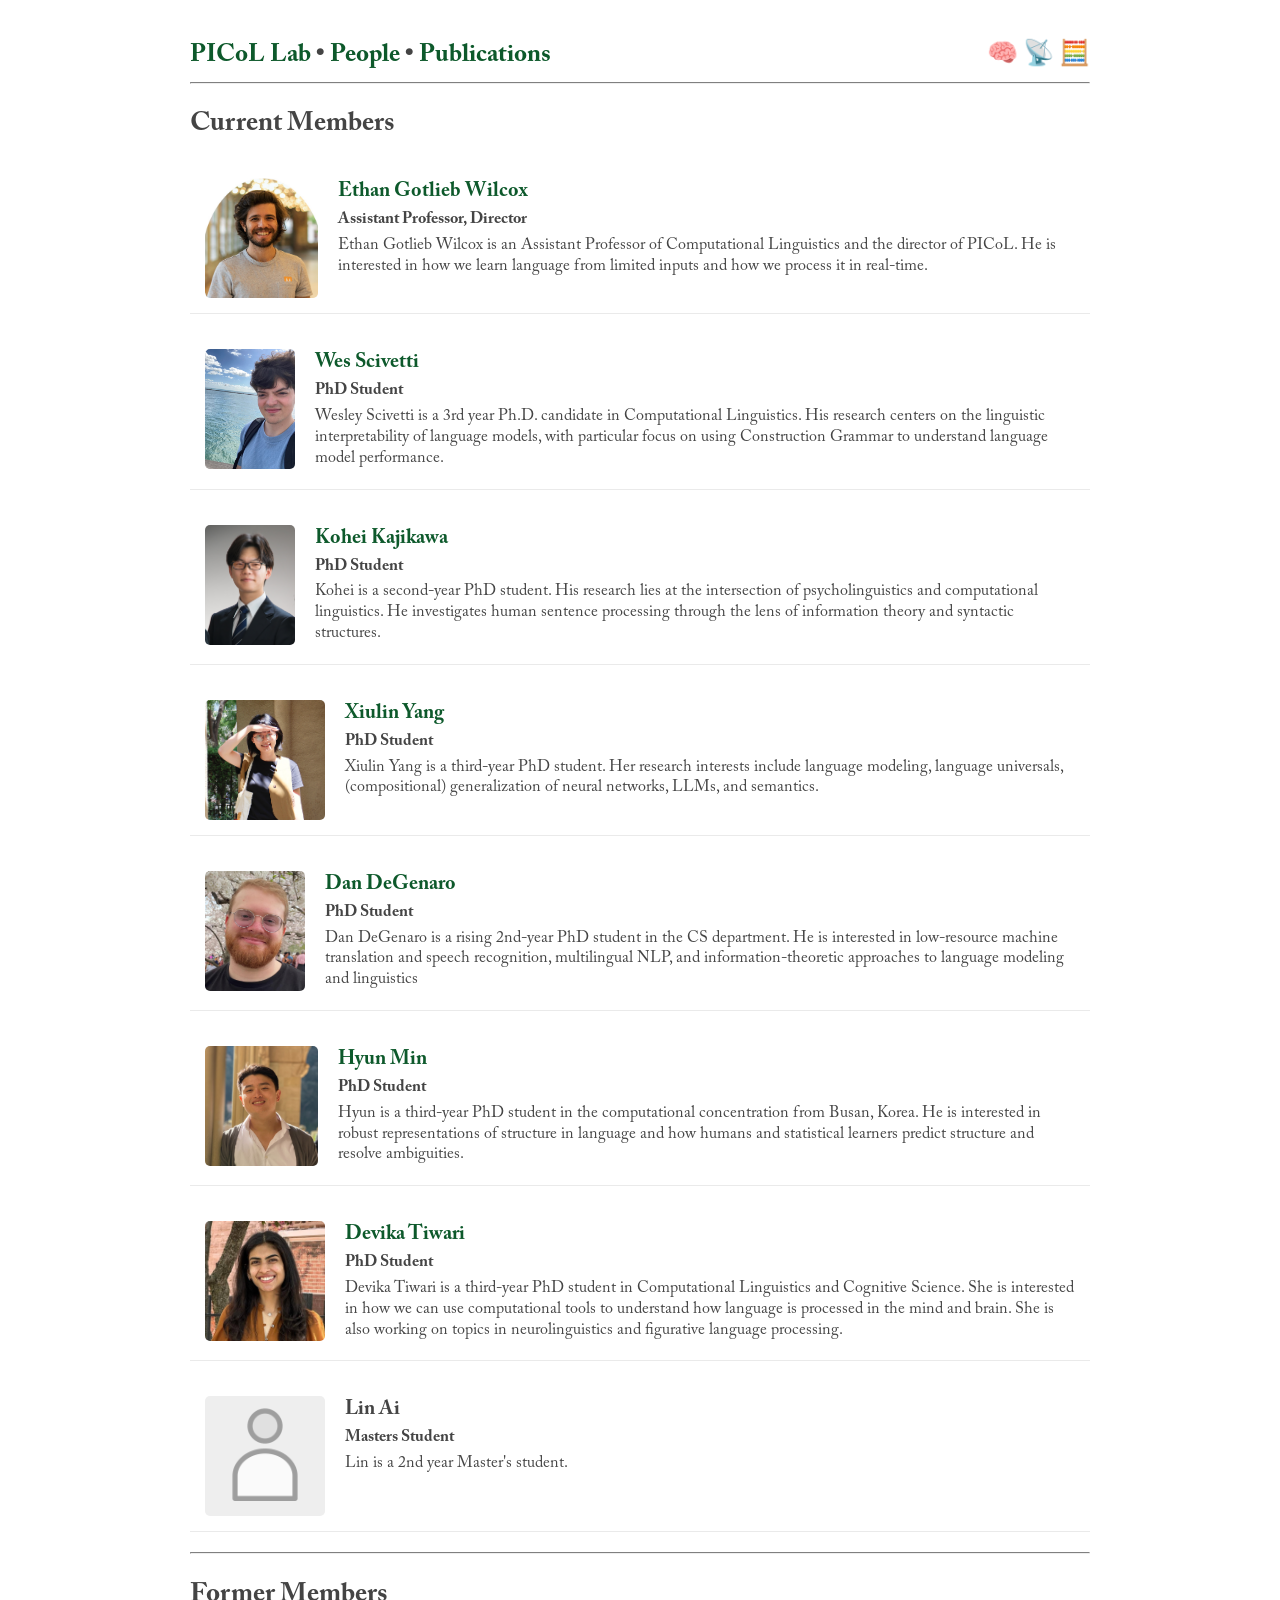
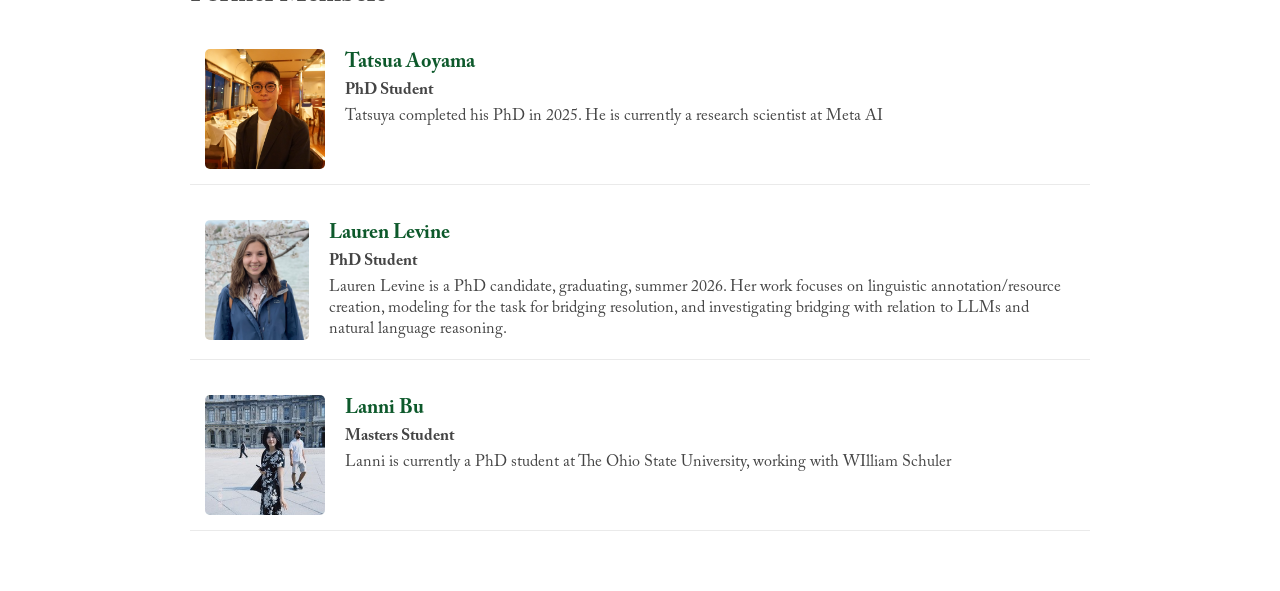
==== people.html @ f28a6c2e "website redux" ====
<!DOCTYPE html>
<html>
<head>
  <meta charset="utf-8">
  <link rel="stylesheet" href="stylesheet.css">
  <title>PICoL Lab</title>
</head>
<body>

<div id="navbar" style="font-size: 25px; display: flex; justify-content: space-between;"> <span> <b>
  <a href="index.html"> PICoL Lab </a> • 
  <a href="people.html"> People </a> • 
  <a href="publications.html"> Publications</a> </span> <span> 🧠&nbsp;📡&nbsp;🧮 </span> </b>
</div>
<hr>
<h2>Current Members</h2>
<div class='people-container'>

            <div class="person-card">
              <img src="./assets/images/lab_members/ethan.jpg" alt="Ethan Gotlieb Wilcox" class="person-img">
              <div class="person-info">
                <h3><a href="https://wilcoxeg.github.io">Ethan Gotlieb Wilcox</a></h3>
                <p><b>Assistant Professor, Director</b></p>
                <p>Ethan Gotlieb Wilcox is an Assistant Professor of Computational Linguistics and the director of PICoL. He is interested in how we learn language from limited inputs and how we process it in real-time.</p>
              </div>
            </div>
            
            <div class="person-card">
              <img src="./assets/images/lab_members/wes.jpg" alt="Wes Scivetti" class="person-img">
              <div class="person-info">
                <h3><a href="https://wesscivetti.github.io/">Wes Scivetti</a></h3>
                <p><b>PhD Student</b></p>
                <p>Wesley Scivetti is a 3rd year Ph.D. candidate in Computational Linguistics. His research centers on the linguistic interpretability of language models, with particular focus on using Construction Grammar to understand language model performance.</p>
              </div>
            </div>
            
            <div class="person-card">
              <img src="./assets/images/lab_members/kohei.jpg" alt="Kohei Kajikawa" class="person-img">
              <div class="person-info">
                <h3><a href="https://kohei-kaji.github.io/">Kohei Kajikawa</a></h3>
                <p><b>PhD Student</b></p>
                <p>Kohei is a second-year PhD student. His research lies at the intersection of psycholinguistics and computational linguistics. He investigates human sentence processing through the lens of information theory and syntactic structures.

</p>
              </div>
            </div>
            
            <div class="person-card">
              <img src="./assets/images/lab_members/xiulin.png" alt="Xiulin Yang" class="person-img">
              <div class="person-info">
                <h3><a href="https://xiulinyang.github.io/">Xiulin Yang</a></h3>
                <p><b>PhD Student</b></p>
                <p>Xiulin Yang is a third-year PhD student. Her research interests include language modeling, language universals, (compositional) generalization of neural networks, LLMs, and semantics.
</p>
              </div>
            </div>
            
            <div class="person-card">
              <img src="./assets/images/lab_members/dan.jpg" alt="Dan DeGenaro" class="person-img">
              <div class="person-info">
                <h3><a href="https://ddegenaro.github.io/">Dan DeGenaro</a></h3>
                <p><b>PhD Student</b></p>
                <p>Dan DeGenaro is a rising 2nd-year PhD student in the CS department. He is interested in low-resource machine translation and speech recognition, multilingual NLP, and information-theoretic approaches to language modeling and linguistics</p>
              </div>
            </div>
            
            <div class="person-card">
              <img src="./assets/images/lab_members/hyun.jpg" alt="Hyun Min" class="person-img">
              <div class="person-info">
                <h3><a href="https://aatlantise.science/">Hyun Min</a></h3>
                <p><b>PhD Student</b></p>
                <p>Hyun is a third-year PhD student in the computational concentration from Busan, Korea. He is interested in robust representations of structure in language and how humans and statistical learners predict structure and resolve ambiguities.

</p>
              </div>
            </div>
            
            <div class="person-card">
              <img src="./assets/images/lab_members/devika.jpg" alt="Devika Tiwari" class="person-img">
              <div class="person-info">
                <h3><a href="https://sites.google.com/georgetown.edu/devikatiwari/home">Devika Tiwari</a></h3>
                <p><b>PhD Student</b></p>
                <p>Devika Tiwari is a third-year PhD student in Computational Linguistics and Cognitive Science. She is interested in how we can use computational tools to understand how language is processed in the mind and brain. She is also working on topics in neurolinguistics and figurative language processing.

</p>
              </div>
            </div>
            
            <div class="person-card">
              <img src="./assets/images/lab_members/placeholder.png" alt="Lin Ai" class="person-img">
              <div class="person-info">
                <h3>Lin Ai</h3>
                <p><b>Masters Student</b></p>
                <p>Lin is a 2nd year Master's student.</p>
              </div>
            </div>
            </div>
<hr>
<h2>Former Members</h2>
<div class='people-container'>

            <div class="person-card">
              <img src="./assets/images/lab_members/tatsuya.jpg" alt="Tatsua Aoyama" class="person-img">
              <div class="person-info">
                <h3><a href="https://t-aoyam.github.io/">Tatsua Aoyama</a></h3>
                <p><b>PhD Student</b></p>
                <p>Tatsuya completed his PhD in 2025. He is currently a research scientist at Meta AI</p>
              </div>
            </div>
            
            <div class="person-card">
              <img src="./assets/images/lab_members/lauren.jpg" alt="Lauren Levine" class="person-img">
              <div class="person-info">
                <h3><a href="https://lauren-lizzy-levine.github.io/">Lauren Levine</a></h3>
                <p><b>PhD Student</b></p>
                <p>Lauren Levine is a PhD candidate, graduating, summer 2026. Her work focuses on linguistic annotation/resource creation, modeling for the task for bridging resolution, and investigating bridging with relation to LLMs and natural language reasoning.

</p>
              </div>
            </div>
            
            <div class="person-card">
              <img src="./assets/images/lab_members/lanni.jpg" alt="Lanni Bu" class="person-img">
              <div class="person-info">
                <h3><a href="https://lanni-ni.github.io/">Lanni Bu</a></h3>
                <p><b>Masters Student</b></p>
                <p>Lanni is currently a PhD student at The Ohio State University, working with WIlliam Schuler</p>
              </div>
            </div>
            </div>

</body>
</html>
---- stylesheet.css ----
body {
  margin: 0 auto;
  width: 900px;
  padding: 40px;
  font-family: Caslon, sans-serif;
  line-height: 1.3;
  font-size: 18px;
  color: #444444;
}

@font-face {
  font-family: Caslon;
  src: url(assets/fonts/ACaslonPro-Regular.otf);
  font-weight: normal;
  font-style: normal;
}

@font-face {
  font-family: Caslon;
  src: url(assets/fonts/ACaslonPro-Bold.otf);
  font-weight: bold;
  font-style: normal;
}

@font-face {
  font-family: Caslon;
  src: url(assets/fonts/ACaslonPro-Italic.otf);
  font-weight: normal;
  font-style: italic;
}

a:link, a:visited {
  color: #0d592b; 
  text-decoration: none;
}

a:hover {
  color: #a83a32;
}

#navbar {
  font-size: 20px;
}

.row::after {
  content: "";
  clear: both;
  display: table;
}

hr {
  border-top: 1px solid gray;
}

.update-bullet {
  border-radius: 5px;
  padding: 10px;
  margin-bottom: 0px;
}

.updates-box {
  background-color: #f4f4f4;
  padding: 15px;
  border-radius: 8px;
  /* Make the box scrollable and cap the height */
  max-height: 800px; 
  overflow-y: auto;
  overflow-x: hidden;
}

/* Custom scrollbar styling for a cleaner look */
.updates-box::-webkit-scrollbar {
  width: 8px;
}
.updates-box::-webkit-scrollbar-thumb {
  background: #cccccc; 
  border-radius: 4px;
}

/* New wrapper to shrink posts and fix Bluesky cutoff */
.embed-wrapper {
  width: 100%;
  max-width: 100%;
  zoom: 0.85; /* Scales down the post size and layout space */
}

.embed-wrapper blockquote, 
.embed-wrapper iframe {
  max-width: 100% !important;
  margin: 0 auto !important;
}

.tag {
  display: inline-block;
  padding: 0.1em 0.5em;
  margin: 0em;
  font-size: 0.7em;
  font-weight: 300;
  border-radius: 0.5em;
  background-color: #f0f0f0;
}

.journal { border: 0px solid #1f3024; color: #1f3024;}
.preprint { border: 0px solid #4a2c11; color:  #4a2c11;}
.proceedings { border: 0px solid #a83a32; color: #a83a32;}
.chapter { border: 0px solid #6b7a3a; color: #6b7a3a;}

/* Classes for the People Page */
.person-card {
  display: flex;
  align-items: flex-start;
  margin-bottom: 20px;
  padding: 15px;
  border-bottom: 1px solid #eaeaea;
}

.person-img {
  width: 120px;
  height: 120px;
  object-fit: cover;
  border-radius: 5px;
  margin-right: 20px;
  background-color: #eeeeee;
}

.person-info h3 {
  margin: 0 0 5px 0;
  font-size: 20px;
}

.person-info p {
  margin: 5px 0;
  font-size: 16px;
}
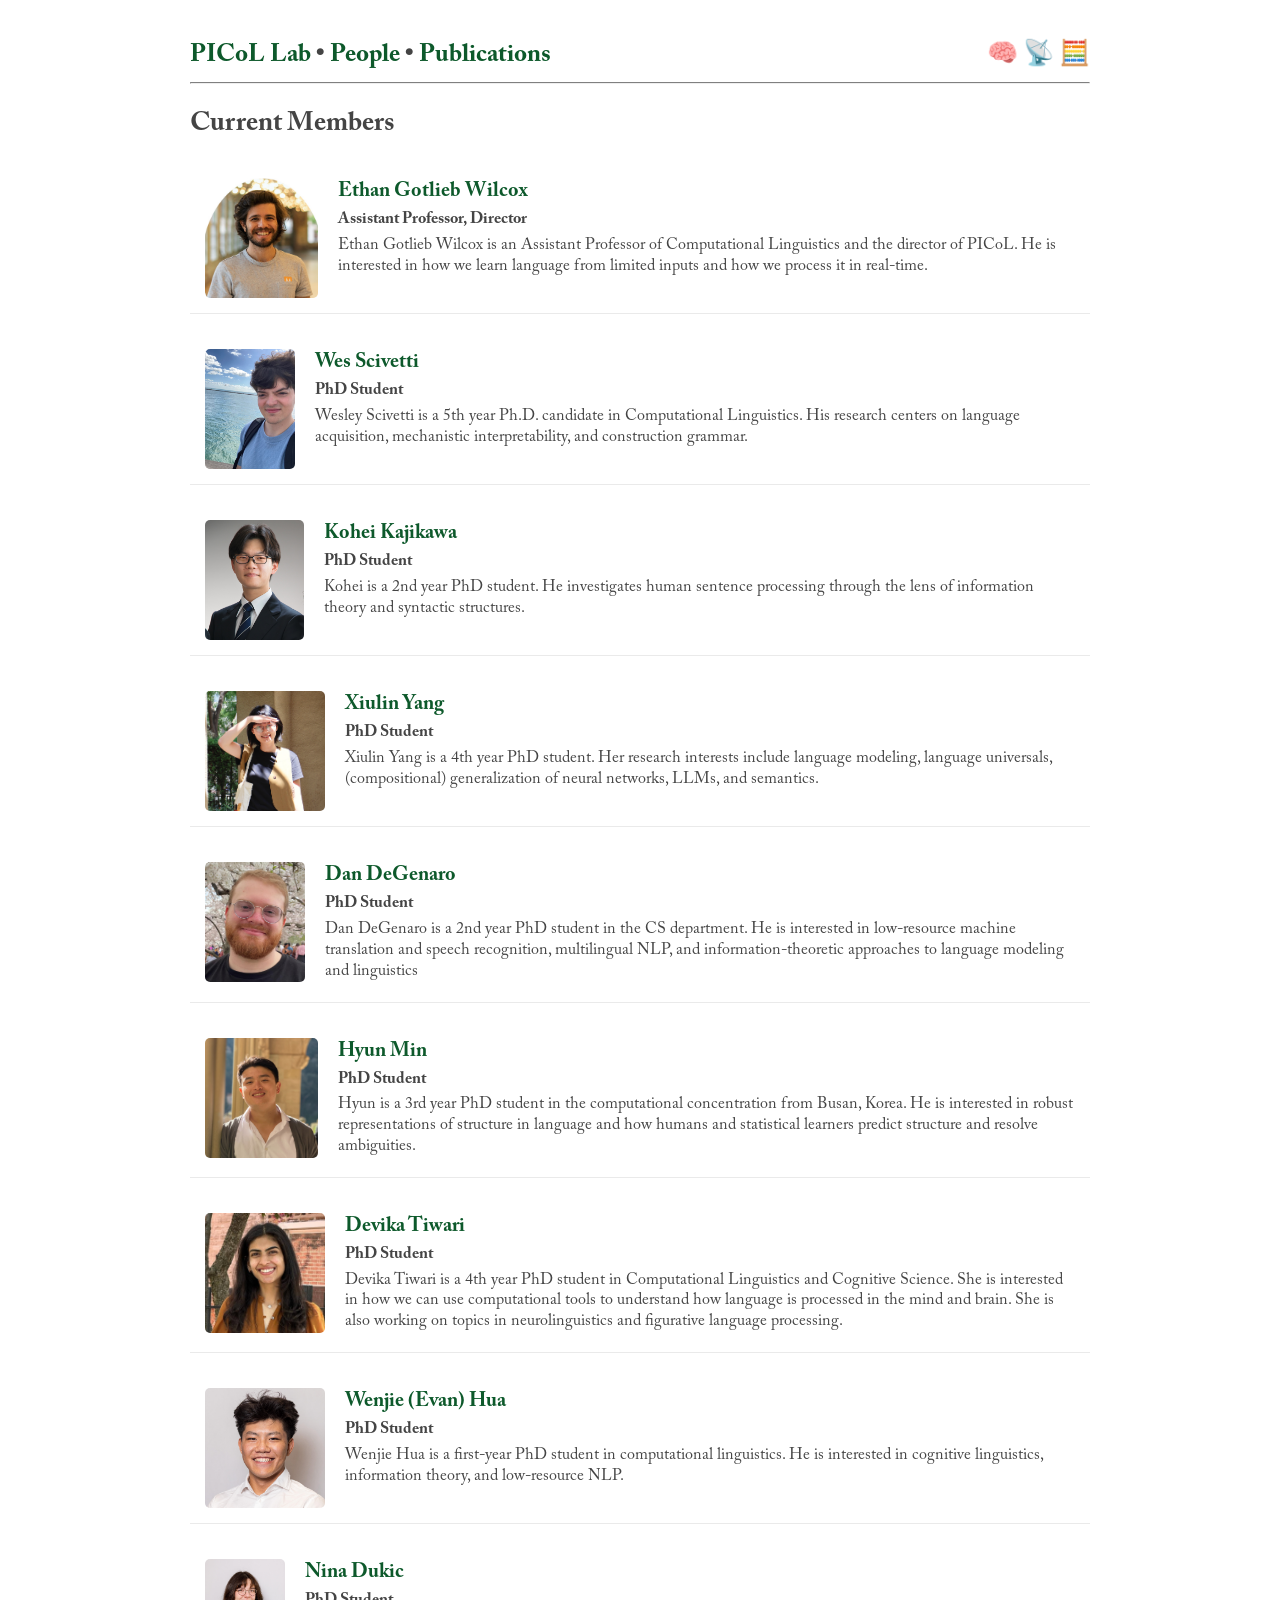
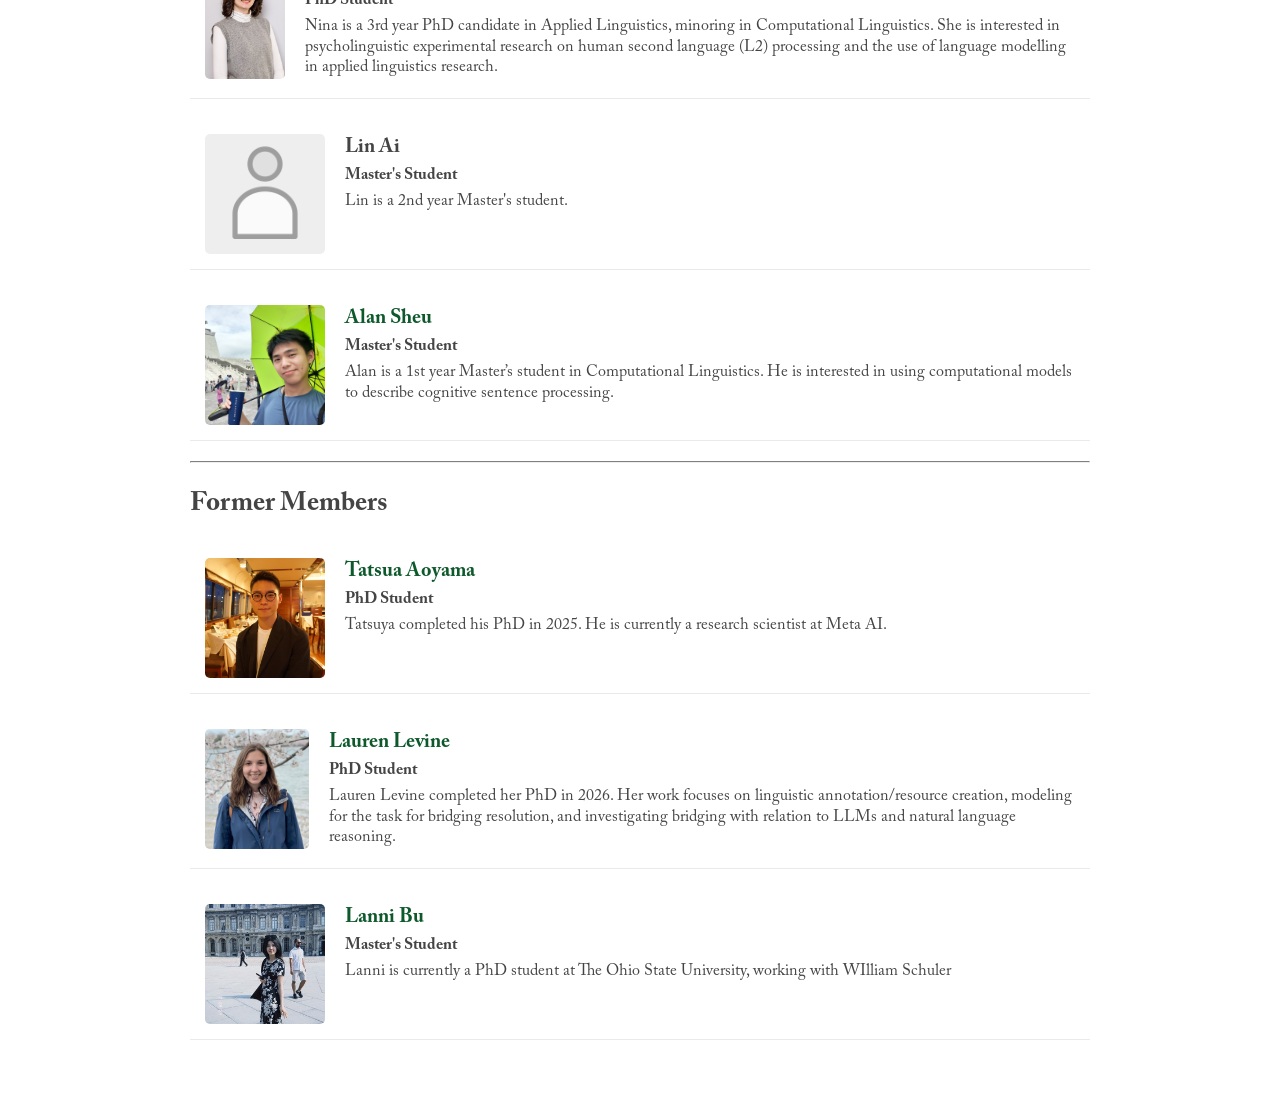
==== commit 3830822f: "Update members" ====
--- a/people.html
+++ b/people.html
@@ -30,7 +30,7 @@
               <div class="person-info">
                 <h3><a href="https://wesscivetti.github.io/">Wes Scivetti</a></h3>
                 <p><b>PhD Student</b></p>
-                <p>Wesley Scivetti is a 3rd year Ph.D. candidate in Computational Linguistics. His research centers on the linguistic interpretability of language models, with particular focus on using Construction Grammar to understand language model performance.</p>
+                <p>Wesley Scivetti is a 5th year Ph.D. candidate in Computational Linguistics. His research centers on language acquisition, mechanistic interpretability, and construction grammar.</p>
               </div>
             </div>
             
@@ -39,9 +39,7 @@
               <div class="person-info">
                 <h3><a href="https://kohei-kaji.github.io/">Kohei Kajikawa</a></h3>
                 <p><b>PhD Student</b></p>
-                <p>Kohei is a second-year PhD student. His research lies at the intersection of psycholinguistics and computational linguistics. He investigates human sentence processing through the lens of information theory and syntactic structures.
-
-</p>
+                <p>Kohei is a 2nd year PhD student. He investigates human sentence processing through the lens of information theory and syntactic structures.</p>
               </div>
             </div>
             
@@ -50,8 +48,7 @@
               <div class="person-info">
                 <h3><a href="https://xiulinyang.github.io/">Xiulin Yang</a></h3>
                 <p><b>PhD Student</b></p>
-                <p>Xiulin Yang is a third-year PhD student. Her research interests include language modeling, language universals, (compositional) generalization of neural networks, LLMs, and semantics.
-</p>
+                <p>Xiulin Yang is a 4th year PhD student. Her research interests include language modeling, language universals, (compositional) generalization of neural networks, LLMs, and semantics.</p>
               </div>
             </div>
             
@@ -60,7 +57,7 @@
               <div class="person-info">
                 <h3><a href="https://ddegenaro.github.io/">Dan DeGenaro</a></h3>
                 <p><b>PhD Student</b></p>
-                <p>Dan DeGenaro is a rising 2nd-year PhD student in the CS department. He is interested in low-resource machine translation and speech recognition, multilingual NLP, and information-theoretic approaches to language modeling and linguistics</p>
+                <p>Dan DeGenaro is a 2nd year PhD student in the CS department. He is interested in low-resource machine translation and speech recognition, multilingual NLP, and information-theoretic approaches to language modeling and linguistics</p>
               </div>
             </div>
             
@@ -69,9 +66,7 @@
               <div class="person-info">
                 <h3><a href="https://aatlantise.science/">Hyun Min</a></h3>
                 <p><b>PhD Student</b></p>
-                <p>Hyun is a third-year PhD student in the computational concentration from Busan, Korea. He is interested in robust representations of structure in language and how humans and statistical learners predict structure and resolve ambiguities.
-
-</p>
+                <p>Hyun is a 3rd year PhD student in the computational concentration from Busan, Korea. He is interested in robust representations of structure in language and how humans and statistical learners predict structure and resolve ambiguities.</p>
               </div>
             </div>
             
@@ -80,9 +75,25 @@
               <div class="person-info">
                 <h3><a href="https://sites.google.com/georgetown.edu/devikatiwari/home">Devika Tiwari</a></h3>
                 <p><b>PhD Student</b></p>
-                <p>Devika Tiwari is a third-year PhD student in Computational Linguistics and Cognitive Science. She is interested in how we can use computational tools to understand how language is processed in the mind and brain. She is also working on topics in neurolinguistics and figurative language processing.
-
-</p>
+                <p>Devika Tiwari is a 4th year PhD student in Computational Linguistics and Cognitive Science. She is interested in how we can use computational tools to understand how language is processed in the mind and brain. She is also working on topics in neurolinguistics and figurative language processing.</p>
+              </div>
+            </div>
+            
+            <div class="person-card">
+              <img src="./assets/images/lab_members/wenjie.jpg" alt="Wenjie (Evan) Hua" class="person-img">
+              <div class="person-info">
+                <h3><a href="https://wjhuah.github.io/">Wenjie (Evan) Hua</a></h3>
+                <p><b>PhD Student</b></p>
+                <p>Wenjie Hua is a first-year PhD student in computational linguistics. He is interested in cognitive linguistics, information theory, and low-resource NLP.</p>
+              </div>
+            </div>
+            
+            <div class="person-card">
+              <img src="./assets/images/lab_members/nina.jpg" alt="Nina Dukic" class="person-img">
+              <div class="person-info">
+                <h3><a href="https://ninadukic.github.io/">Nina Dukic</a></h3>
+                <p><b>PhD Student</b></p>
+                <p>Nina is a 3rd year PhD candidate in Applied Linguistics, minoring in Computational Linguistics. She is interested in psycholinguistic experimental research on human second language (L2) processing and the use of language modelling in applied linguistics research.</p>
               </div>
             </div>
             
@@ -90,8 +101,17 @@
               <img src="./assets/images/lab_members/placeholder.png" alt="Lin Ai" class="person-img">
               <div class="person-info">
                 <h3>Lin Ai</h3>
-                <p><b>Masters Student</b></p>
+                <p><b>Master's Student</b></p>
                 <p>Lin is a 2nd year Master's student.</p>
+              </div>
+            </div>
+            
+            <div class="person-card">
+              <img src="./assets/images/lab_members/alan.jpg" alt="Alan Sheu" class="person-img">
+              <div class="person-info">
+                <h3><a href="https://alansheu2004.github.io/">Alan Sheu</a></h3>
+                <p><b>Master's Student</b></p>
+                <p>Alan is a 1st year Master’s student in Computational Linguistics. He is interested in using computational models to describe cognitive sentence processing.</p>
               </div>
             </div>
             </div>
@@ -104,7 +124,7 @@
               <div class="person-info">
                 <h3><a href="https://t-aoyam.github.io/">Tatsua Aoyama</a></h3>
                 <p><b>PhD Student</b></p>
-                <p>Tatsuya completed his PhD in 2025. He is currently a research scientist at Meta AI</p>
+                <p>Tatsuya completed his PhD in 2025. He is currently a research scientist at Meta AI.</p>
               </div>
             </div>
             
@@ -113,9 +133,7 @@
               <div class="person-info">
                 <h3><a href="https://lauren-lizzy-levine.github.io/">Lauren Levine</a></h3>
                 <p><b>PhD Student</b></p>
-                <p>Lauren Levine is a PhD candidate, graduating, summer 2026. Her work focuses on linguistic annotation/resource creation, modeling for the task for bridging resolution, and investigating bridging with relation to LLMs and natural language reasoning.
-
-</p>
+                <p>Lauren Levine completed her PhD in 2026. Her work focuses on linguistic annotation/resource creation, modeling for the task for bridging resolution, and investigating bridging with relation to LLMs and natural language reasoning.</p>
               </div>
             </div>
             
@@ -123,7 +141,7 @@
               <img src="./assets/images/lab_members/lanni.jpg" alt="Lanni Bu" class="person-img">
               <div class="person-info">
                 <h3><a href="https://lanni-ni.github.io/">Lanni Bu</a></h3>
-                <p><b>Masters Student</b></p>
+                <p><b>Master's Student</b></p>
                 <p>Lanni is currently a PhD student at The Ohio State University, working with WIlliam Schuler</p>
               </div>
             </div>
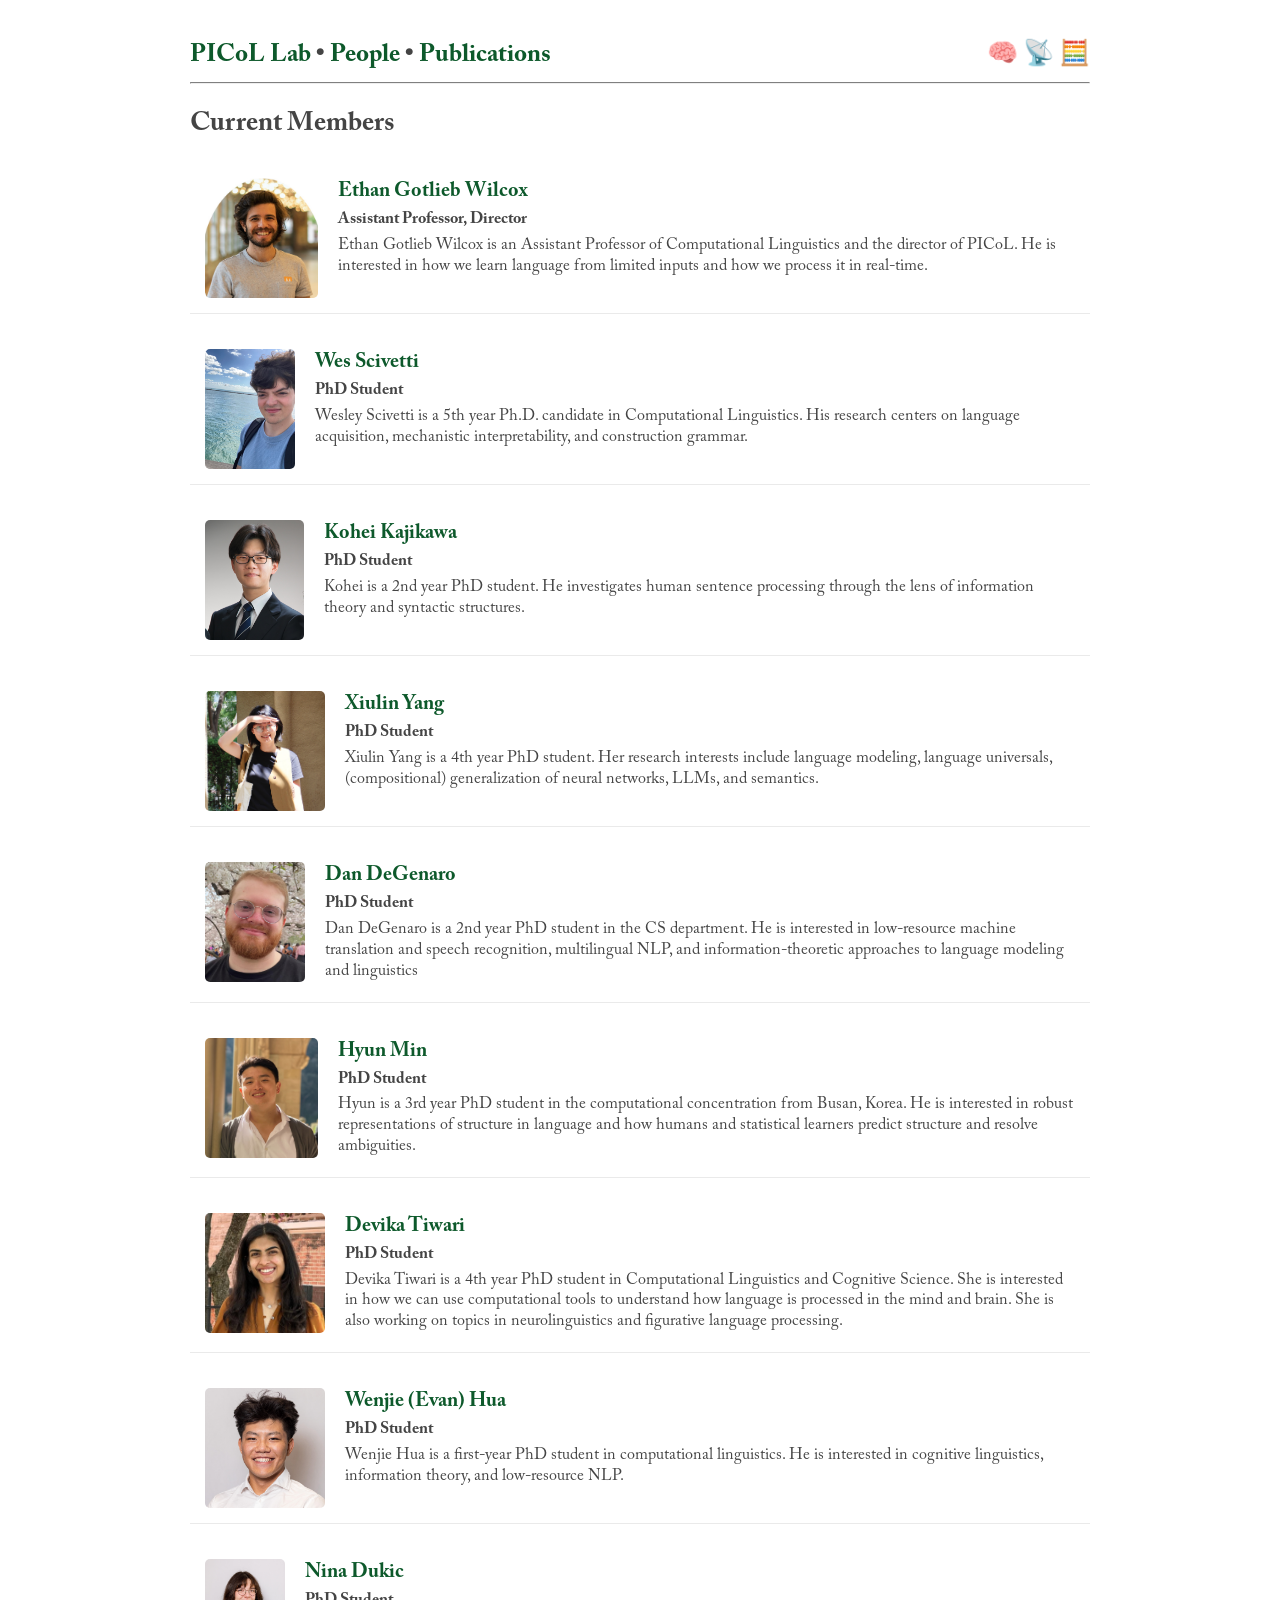
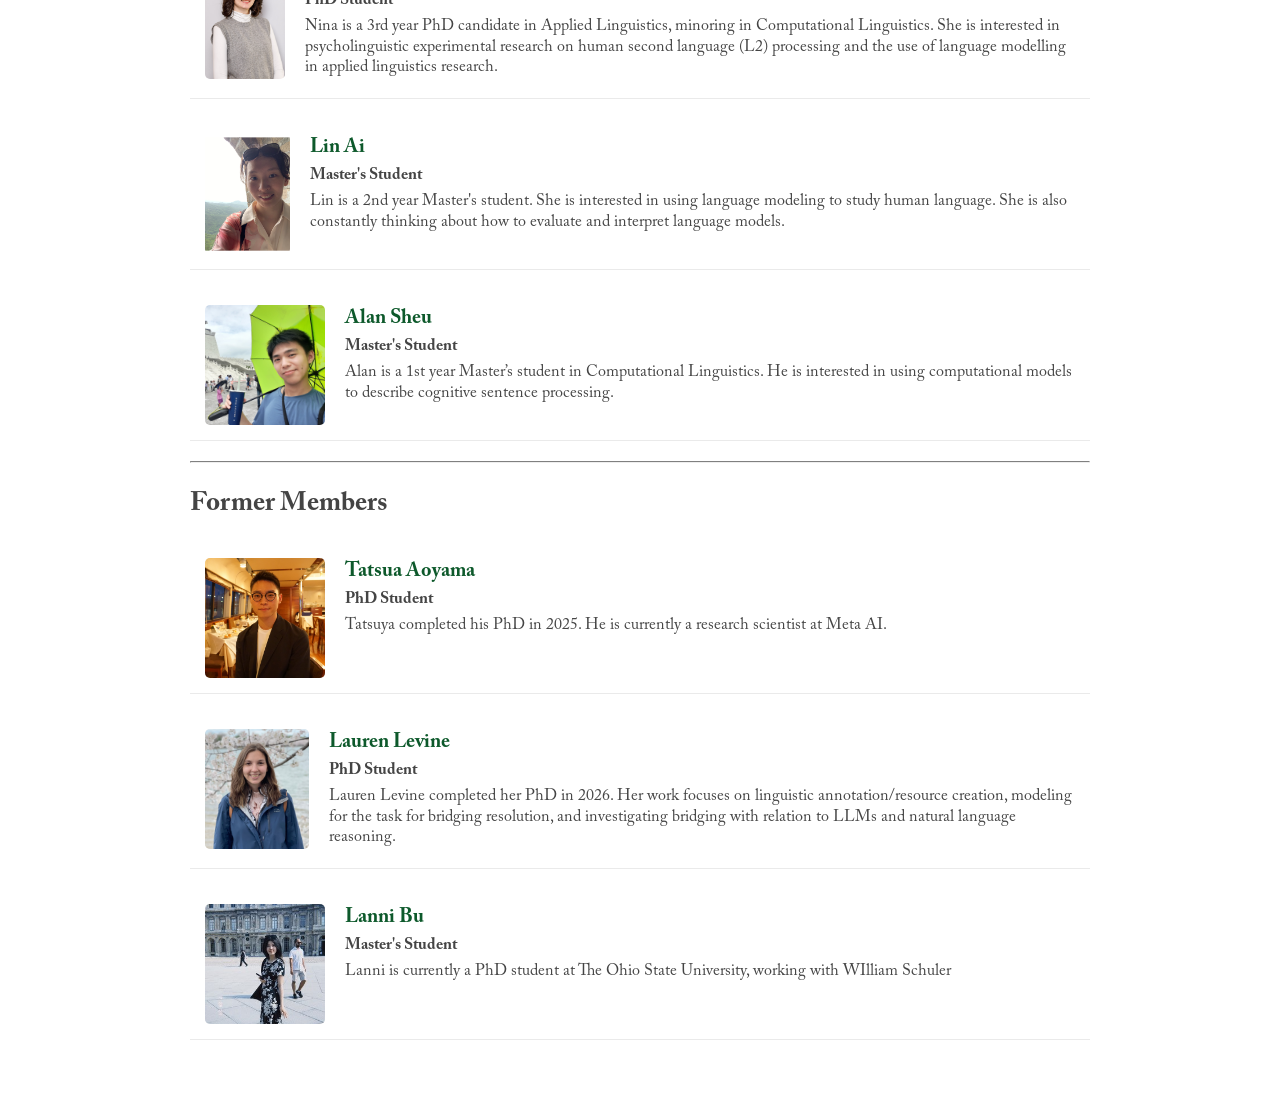
==== commit 58814ed5: "Add Lin" ====
--- a/people.html
+++ b/people.html
@@ -98,11 +98,11 @@
             </div>
             
             <div class="person-card">
-              <img src="./assets/images/lab_members/placeholder.png" alt="Lin Ai" class="person-img">
+              <img src="./assets/images/lab_members/lin.png" alt="Lin Ai" class="person-img">
               <div class="person-info">
-                <h3>Lin Ai</h3>
+                <h3><a href="https://linnotlinn.github.io/">Lin Ai</a></h3>
                 <p><b>Master's Student</b></p>
-                <p>Lin is a 2nd year Master's student.</p>
+                <p>Lin is a 2nd year Master's student. She is interested in using language modeling to study human language. She is also constantly thinking about how to evaluate and interpret language models.</p>
               </div>
             </div>
             
